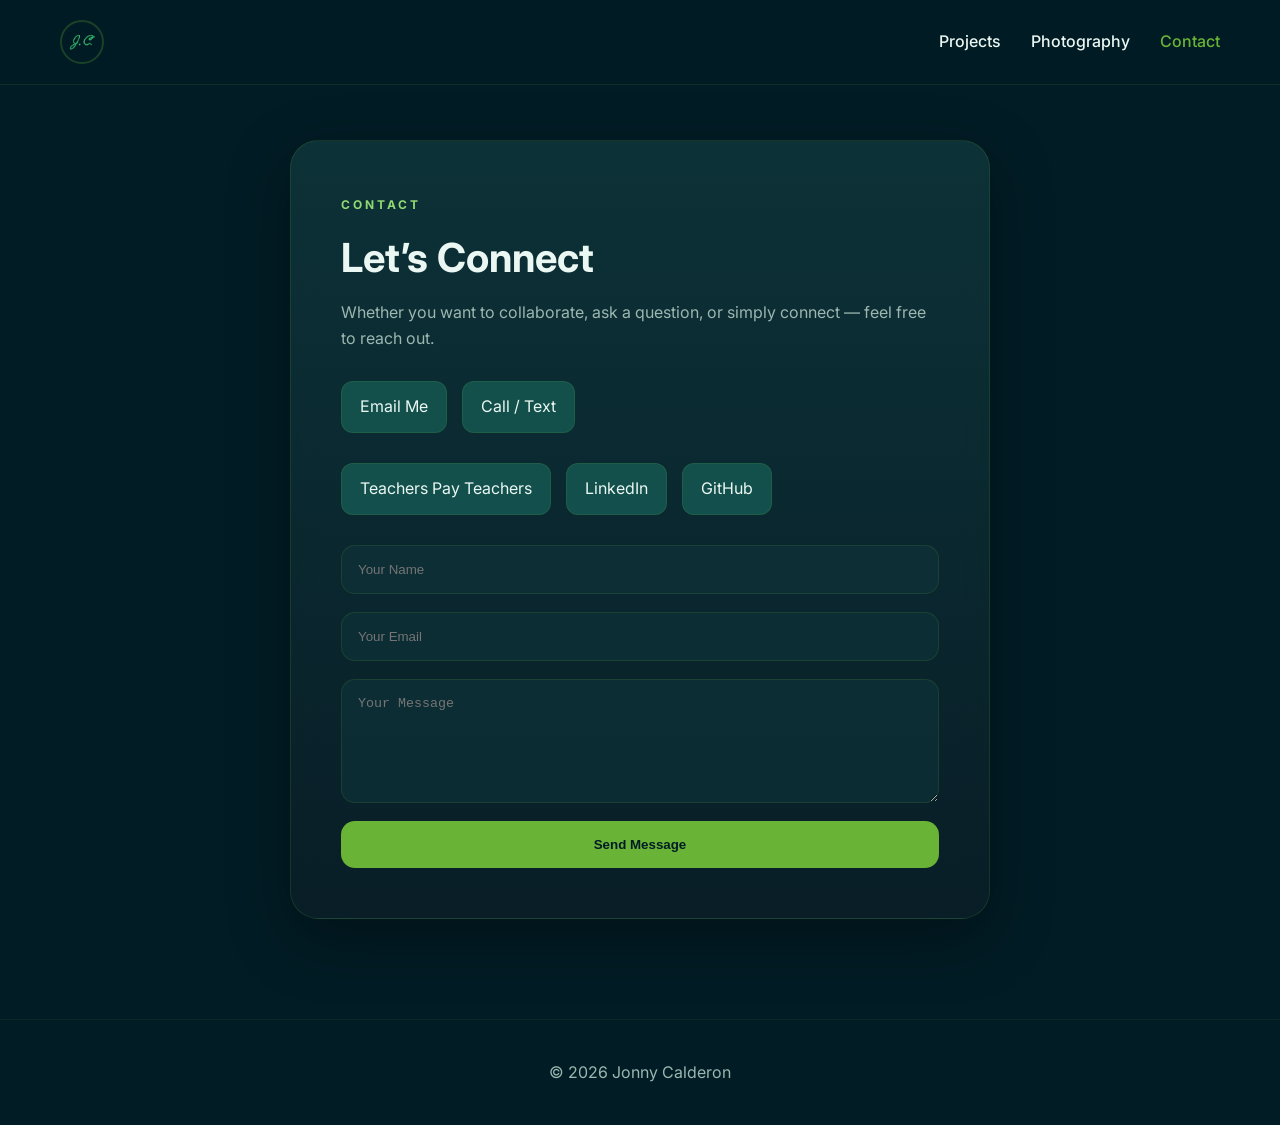
==== contact.html @ 4620b5f6 "Update contact.html" ====
<!DOCTYPE html>
<html lang="en">

<head>
  <meta charset="UTF-8">
  <meta name="viewport" content="width=device-width, initial-scale=1.0">

  <title>Contact | Jonny Calderon</title>

  <link rel="stylesheet" href="styles.css">

  <!-- GOOGLE FONT -->
  <link rel="preconnect" href="https://fonts.googleapis.com">
  <link rel="preconnect" href="https://fonts.gstatic.com" crossorigin>

  <link
    href="https://fonts.googleapis.com/css2?family=Inter:wght@300;400;500;600;700&display=swap"
    rel="stylesheet"
  >
</head>

<body>

<!-- =========================
     NAVBAR
========================= -->

<nav id="navbar">

  <div class="logo">
    <a href="index.html">
      <img src="gjc.png" alt="JC Logo">
    </a>
  </div>

  <ul>
    <li><a href="projects.html">Projects</a></li>
    <li><a href="photography.html">Photography</a></li>
    <li><a href="contact.html" class="active">Contact</a></li>
  </ul>

</nav>

<!-- =========================
     CONTACT
========================= -->

<section class="contact-section">

  <div class="contact-box reveal">

    <span class="section-label">Contact</span>

    <h2>Let’s Connect</h2>

    <p>
      Whether you want to collaborate, ask a question,
      or simply connect — feel free to reach out.
    </p>

    <!-- CONTACT LINKS -->

    <div class="contact-info">

      <a href="mailto:jonniesta@gmail.com">
         Email Me
      </a>

      <a href="tel:+13172134147">
         Call / Text
      </a>

    </div>

    <!-- SOCIAL LINKS -->

    <div class="social-links">

      <a href="https://www.teacherspayteachers.com/store/jonny-calderon" target="_blank">
        Teachers Pay Teachers
      </a>

      <a href="https://linkedin.com/in/jonny-calderon" target="_blank">
        LinkedIn
      </a>

      <a href="https://github.com/Jonniesta" target="_blank">
        GitHub
      </a>


    </div>

    <!-- CONTACT FORM -->

    <form id="contact-form">

      <input
        type="text"
        name="name"
        placeholder="Your Name"
        required
      >

      <input
        type="email"
        name="email"
        placeholder="Your Email"
        required
      >

      <textarea
        name="message"
        rows="6"
        placeholder="Your Message"
        required
      ></textarea>

      <button type="submit">
        Send Message
      </button>

    </form>

    <!-- SUCCESS MESSAGE -->

    <div id="success-message" style="display: none;">

      <h3>✅ Message Sent Successfully</h3>

      <p>
        Thank you for reaching out.
        I’ll get back to you as soon as possible.
      </p>

    </div>

  </div>

</section>

<!-- =========================
     FOOTER
========================= -->

<footer>
  © 2026 Jonny Calderon
</footer>

<script src="app.js"></script>

</body>

</html>
---- styles.css ----
:root {
  --bg: #021C25;
  --bg-2: #041E2A;
  --bg-3: #091E27;

  --surface: #0D3338;
  --surface-light: #165A54;

  --green: #69B437;
  --green-light: #91DA73;

  --blue: #508CFF;
  --purple: #8C5AFF;
  --pink: #FF5AB4;

  --text: #EAF7F2;
  --muted: #9BB7B0;
}

/* =========================
   RESET + BASE
========================= */

* {
  margin: 0;
  padding: 0;
  box-sizing: border-box;
}

::selection {
  background: rgba(105,180,55,0.35);
  color: var(--text);
}

html {
  scroll-behavior: smooth;
}

body {
  font-family: 'Inter', sans-serif;

  background: var(--bg);
  color: var(--text);

  line-height: 1.6;

  overflow-x: hidden;
}

/* =========================
   NAVBAR
========================= */

nav {
  width: 100%;

  padding: 20px 60px;

  display: flex;
  justify-content: space-between;
  align-items: center;

  position: fixed;
  top: 0;
  left: 0;

  z-index: 1000;

  background: rgba(2,28,37,0.72);

  backdrop-filter: blur(14px);

  border-bottom:
    1px solid rgba(105,180,55,0.12);

  transition: 0.3s ease;
}

nav.scrolled {
  background: rgba(2,28,37,0.96);

  box-shadow:
    0 10px 30px rgba(0,0,0,0.25);
}

.logo img {
  width: 44px;
  height: 44px;

  object-fit: cover;

  border-radius: 50%;

  display: block;

  border:
    2px solid rgba(105,180,55,0.25);

  transition: 0.3s ease;
}

.logo img:hover {
  transform: scale(1.08);

  border-color:
    rgba(145,218,115,0.6);
}

nav ul {
  display: flex;
  gap: 30px;

  list-style: none;
}

nav a {
  text-decoration: none;

  color: var(--text);

  font-weight: 500;

  transition: 0.3s ease;
}

nav a:hover,
nav a.active {
  color: var(--green);
}

/* =========================
   HERO
========================= */

.hero {
  min-height: 100vh;

  position: relative;
  overflow: hidden;

  display: flex;
  justify-content: center;
  align-items: center;

  text-align: center;

  padding: 120px 20px 80px;

  background:
    radial-gradient(
      circle at top,
      #16314a 0%,
      #091E27 35%,
      #04141d 70%,
      #020b11 100%
    );
}

/* =========================
   STARS
========================= */

.stars {
  position: absolute;
  inset: 0;

  background-image:
    radial-gradient(circle, rgba(255,255,255,0.75) 1px, transparent 1px),
    radial-gradient(circle, rgba(255,255,255,0.35) 1px, transparent 1px);

  background-size:
    120px 120px,
    180px 180px;

  background-position:
    0 0,
    60px 80px;

  opacity: 0.22;

  animation:
    starsDrift 80s linear infinite;
}

@keyframes starsDrift {

  from {
    transform: translateY(0);
  }

  to {
    transform: translateY(80px);
  }

}

/* =========================
   DANCING AURORA
========================= */

.aurora {
  position: absolute;

  width: 160%;
  height: 220%;

  top: -65%;
  left: -30%;

  opacity: 0.75;

  filter: blur(55px);

  mix-blend-mode: screen;

  pointer-events: none;
}

/* GREEN */

.aurora-1 {
  background:
    linear-gradient(
      180deg,
      transparent 0%,
      rgba(105,180,55,0.10) 10%,
      rgba(145,218,115,0.55) 45%,
      rgba(105,180,55,0.12) 75%,
      transparent 100%
    );

  animation:
    danceAurora1 14s ease-in-out infinite alternate;
}

/* BLUE */

.aurora-2 {
  background:
    linear-gradient(
      180deg,
      transparent 0%,
      rgba(80,140,255,0.08) 20%,
      rgba(80,140,255,0.45) 50%,
      rgba(80,140,255,0.08) 80%,
      transparent 100%
    );

  animation:
    danceAurora2 20s ease-in-out infinite alternate;
}

/* PURPLE */

.aurora-3 {
  background:
    linear-gradient(
      180deg,
      transparent 0%,
      rgba(140,90,255,0.10) 15%,
      rgba(140,90,255,0.38) 50%,
      rgba(140,90,255,0.06) 80%,
      transparent 100%
    );

  animation:
    danceAurora3 18s ease-in-out infinite alternate;
}

/* PINK */

.aurora-4 {
  background:
    linear-gradient(
      180deg,
      transparent 0%,
      rgba(255,90,180,0.05) 20%,
      rgba(255,90,180,0.18) 50%,
      rgba(255,90,180,0.04) 80%,
      transparent 100%
    );

  animation:
    danceAurora4 24s ease-in-out infinite alternate;
}

/* =========================
   AURORA ANIMATIONS
========================= */

@keyframes danceAurora1 {

  0% {
    transform:
      translateX(-8%)
      translateY(-2%)
      skewX(-12deg)
      rotate(-8deg)
      scaleY(1);
  }

  50% {
    transform:
      translateX(4%)
      translateY(3%)
      skewX(-6deg)
      rotate(-4deg)
      scaleY(1.15);
  }

  100% {
    transform:
      translateX(-4%)
      translateY(6%)
      skewX(-10deg)
      rotate(-7deg)
      scaleY(1.05);
  }

}

@keyframes danceAurora2 {

  0% {
    transform:
      translateX(5%)
      translateY(-4%)
      skewX(10deg)
      rotate(6deg)
      scaleY(1);
  }

  50% {
    transform:
      translateX(-6%)
      translateY(5%)
      skewX(6deg)
      rotate(3deg)
      scaleY(1.2);
  }

  100% {
    transform:
      translateX(4%)
      translateY(-3%)
      skewX(9deg)
      rotate(5deg)
      scaleY(1.08);
  }

}

@keyframes danceAurora3 {

  0% {
    transform:
      translateX(-3%)
      translateY(5%)
      skewX(-8deg)
      rotate(-5deg)
      scaleY(1);
  }

  50% {
    transform:
      translateX(6%)
      translateY(-2%)
      skewX(-4deg)
      rotate(-2deg)
      scaleY(1.15);
  }

  100% {
    transform:
      translateX(-5%)
      translateY(4%)
      skewX(-7deg)
      rotate(-4deg)
      scaleY(1.06);
  }

}

@keyframes danceAurora4 {

  0% {
    transform:
      translateX(6%)
      translateY(3%)
      skewX(12deg)
      rotate(8deg)
      scaleY(1);
  }

  50% {
    transform:
      translateX(-5%)
      translateY(-4%)
      skewX(7deg)
      rotate(4deg)
      scaleY(1.18);
  }

  100% {
    transform:
      translateX(4%)
      translateY(5%)
      skewX(10deg)
      rotate(6deg)
      scaleY(1.08);
  }

}

/* =========================
   HERO CONTENT
========================= */

.hero-content {
  position: relative;
  z-index: 2;

  max-width: 760px;

  padding: 30px;

  text-align: center;
}

.hero img {
  width: 180px;
  height: 180px;

  object-fit: cover;

  border-radius: 50%;

  border:
    3px solid rgba(255,255,255,0.15);

  margin-bottom: 20px;

  box-shadow:
    0 0 40px rgba(145,218,115,0.15);
}

.hero h1 {
  font-size: 5rem;
  font-weight: 700;

  margin-bottom: 10px;

  letter-spacing: -3px;

  text-shadow:
    0 0 30px rgba(255,255,255,0.08);
}

.hero p {
  color: #b6c8c3;

  letter-spacing: 3px;

  margin-bottom: 35px;

  font-size: 1rem;
}

.hero-buttons {
  display: flex;
  justify-content: center;

  gap: 15px;

  flex-wrap: wrap;
}

/* =========================
   BUTTONS
========================= */

.btn {
  display: inline-block;

  padding: 14px 26px;

  background: var(--green);
  color: #021C25;

  border-radius: 12px;

  text-decoration: none;

  font-weight: 600;

  transition: 0.3s ease;

  box-shadow:
    0 10px 30px rgba(105,180,55,0.2);
}

.btn:hover {
  background: var(--green-light);

  transform: translateY(-3px);

  box-shadow:
    0 14px 40px rgba(145,218,115,0.25);
}

.btn-outline {
  background: rgba(255,255,255,0.03);

  color: var(--text);

  border:
    1px solid rgba(145,218,115,0.35);
}

.btn-outline:hover {
  background:
    rgba(145,218,115,0.12);

  color: var(--green-light);
}

.small-btn {
  padding: 10px 18px;

  margin-top: 10px;
}

/* =========================
   SECTION
========================= */

.section {
  width: 100%;

  padding: 110px 80px;

  text-align: center;
}

.section-label {
  display: inline-block;

  color: var(--green-light);

  text-transform: uppercase;

  letter-spacing: 3px;

  font-size: 0.75rem;
  font-weight: 700;

  margin-bottom: 12px;
}

.section h2 {
  max-width: 950px;

  margin: 0 auto 20px;

  text-align: center;

  font-size: 2.5rem;
  line-height: 1.2;
}

.section p {
  max-width: 700px;

  margin: 0 auto;

  text-align: center;

  color: var(--muted);
}

/* =========================
   QUOTE BANNER
========================= */

.quote-banner {
  width: min(90%, 1000px);

  margin: 30px auto;

  padding: 60px 40px;

  text-align: center;

  border-radius: 28px;

  background:
    linear-gradient(
      135deg,
      rgba(13,51,56,0.95),
      rgba(22,90,84,0.65)
    );

  border:
    1px solid rgba(145,218,115,0.18);

  box-shadow:
    0 20px 50px rgba(0,0,0,0.25);
}

.quote-banner h2 {
  max-width: 850px;

  margin: 0 auto;

  font-size: 2rem;
  line-height: 1.35;
}

/* =========================
   GRID / CARDS
========================= */

.grid {
  width: 100%;
  max-width: 1200px;

  margin: 50px auto 0;

  display: grid;

  grid-template-columns:
    repeat(auto-fit, minmax(320px, 1fr));

  gap: 30px;
}

.card {
  background:
    linear-gradient(
      180deg,
      rgba(13,51,56,0.95),
      rgba(9,30,39,0.95)
    );

  border-radius: 20px;

  overflow: hidden;

  border:
    1px solid rgba(105,180,55,0.12);

  backdrop-filter: blur(12px);

  transition: 0.35s ease;
}

.card:hover {
  transform: translateY(-8px);

  border-color:
    rgba(145,218,115,0.45);

  box-shadow:
    0 20px 40px rgba(0,0,0,0.35),
    0 0 35px rgba(105,180,55,0.12);
}

.card img {
  width: 100%;
  height: 240px;

  object-fit: cover;
}

.card-content {
  padding: 24px;
}

.card h3 {
  margin-bottom: 12px;
}

.card p {
  text-align: left;

  color: var(--muted);

  margin-bottom: 20px;
}

/* =========================
   TAGS
========================= */

.tags {
  display: flex;
  flex-wrap: wrap;

  gap: 8px;

  margin-bottom: 15px;
}

.tags span {
  font-size: 0.75rem;

  padding: 6px 10px;

  border-radius: 999px;

  background:
    rgba(105,180,55,0.12);

  color: var(--green-light);

  border:
    1px solid rgba(145,218,115,0.18);
}

/* =========================
   PAGE HEADERS
========================= */

.page-header,
.photo-header {
  text-align: center;

  padding: 160px 20px 60px;
}

.page-header h1,
.photo-header h1 {
  font-size: 3rem;

  margin-bottom: 12px;
}

.page-header p,
.photo-header p {
  color: var(--muted);

  max-width: 650px;

  margin: 0 auto;
}

/* =========================
   PHOTOGRAPHY GALLERY
========================= */

.gallery {
  width: 90%;
  max-width: 1400px;

  margin: 0 auto;

  padding: 40px 0 100px;

  display: grid;

  grid-template-columns: repeat(3, 1fr);

  gap: 25px;
}

.gallery-img {
  width: 100%;
  height: 320px;

  object-fit: cover;

  border-radius: 20px;

  cursor: pointer;

  display: block;

  transition:
    transform 0.35s ease,
    box-shadow 0.35s ease;
}

.gallery-img:hover {
  transform: scale(1.03);

  box-shadow:
    0 15px 40px rgba(0,0,0,0.45);
}

/* =========================
   MODAL
========================= */

.modal {
  display: none;

  position: fixed;
  inset: 0;

  background:
    rgba(2,28,37,0.94);

  justify-content: center;
  align-items: center;

  z-index: 9999;

  padding: 20px;

  backdrop-filter: blur(8px);
}

.modal.active {
  display: flex;
}

.modal-content {
  max-width: 90%;
  max-height: 90%;

  object-fit: contain;

  border-radius: 20px;

  animation:
    modalZoom 0.25s ease;

  box-shadow:
    0 20px 60px rgba(0,0,0,0.6);
}

@keyframes modalZoom {

  from {
    transform: scale(0.85);
    opacity: 0;
  }

  to {
    transform: scale(1);
    opacity: 1;
  }

}

.close {
  position: fixed;

  top: 25px;
  right: 35px;

  font-size: 42px;
  font-weight: 300;

  color: white;

  cursor: pointer;

  z-index: 10000;

  transition: 0.3s ease;
}

.close:hover {
  color: var(--green);

  transform: scale(1.1);
}

body.modal-open {
  overflow: hidden;
}

/* =========================
   CONTACT
========================= */

.contact-section {
  min-height: 100vh;

  display: flex;
  justify-content: center;
  align-items: center;

  padding:
    140px 20px 100px;
}

.contact-box {
  width: 100%;
  max-width: 700px;

  background:
    linear-gradient(
      180deg,
      rgba(13,51,56,0.95),
      rgba(9,30,39,0.95)
    );

  padding: 50px;

  border-radius: 28px;

  border:
    1px solid rgba(105,180,55,0.15);

  backdrop-filter: blur(12px);

  box-shadow:
    0 20px 60px rgba(0,0,0,0.35);
}

.contact-box h2 {
  font-size: 2.5rem;

  margin-bottom: 10px;
}

.contact-box p {
  color: var(--muted);

  margin-bottom: 30px;
}

.contact-info,
.social-links {
  display: flex;
  flex-wrap: wrap;

  gap: 15px;

  margin-bottom: 30px;
}

.contact-info a,
.social-links a {
  text-decoration: none;

  color: var(--text);

  background:
    rgba(22,90,84,0.8);

  padding: 12px 18px;

  border-radius: 12px;

  border:
    1px solid rgba(105,180,55,0.15);

  transition: 0.3s ease;
}

.contact-info a:hover,
.social-links a:hover {
  background: var(--green);

  color: #021C25;

  transform: translateY(-2px);
}

/* =========================
   FORM
========================= */

form {
  display: flex;
  flex-direction: column;

  gap: 18px;
}

input,
textarea {
  width: 100%;

  padding: 16px;

  background:
    rgba(13,51,56,0.7);

  color: var(--text);

  border:
    1px solid rgba(105,180,55,0.15);

  border-radius: 14px;

  outline: none;

  transition: 0.3s ease;
}

input:focus,
textarea:focus {
  border-color: var(--green);

  box-shadow:
    0 0 0 4px rgba(105,180,55,0.15);
}

textarea {
  resize: vertical;
}

button {
  padding: 16px;

  border: none;
  border-radius: 14px;

  background: var(--green);

  color: #021C25;

  font-weight: 700;

  cursor: pointer;

  transition: 0.3s ease;
}

button:hover {
  background: var(--green-light);

  transform: translateY(-2px);
}

/* =========================
   FOOTER
========================= */

footer {
  text-align: center;

  padding: 40px;

  color: var(--muted);

  border-top:
    1px solid rgba(105,180,55,0.08);
}

/* =========================
   MOBILE
========================= */

@media (max-width: 1000px) {

  .gallery {
    grid-template-columns: repeat(2, 1fr);
  }

}

@media (max-width: 768px) {

  nav {
    padding: 20px;

    flex-direction: column;
    gap: 20px;
  }

  nav ul {
    gap: 15px;

    flex-wrap: wrap;
    justify-content: center;
  }

  .hero {
    padding-top: 130px;
  }

  .hero h1 {
    font-size: 2.8rem;

    letter-spacing: -1px;
  }

  .hero img {
    width: 140px;
    height: 140px;
  }

  .section {
    padding: 80px 20px;
  }

  .section h2 {
    font-size: 2rem;
  }

  .quote-banner {
    width: 90%;

    padding: 45px 25px;
  }

  .quote-banner h2 {
    font-size: 1.4rem;
  }

  .contact-section {
    padding-top: 170px;
  }

  .contact-box {
    padding: 35px 25px;
  }

  .gallery {
    grid-template-columns: 1fr;
  }

  .gallery-img {
    height: 260px;
  }

}
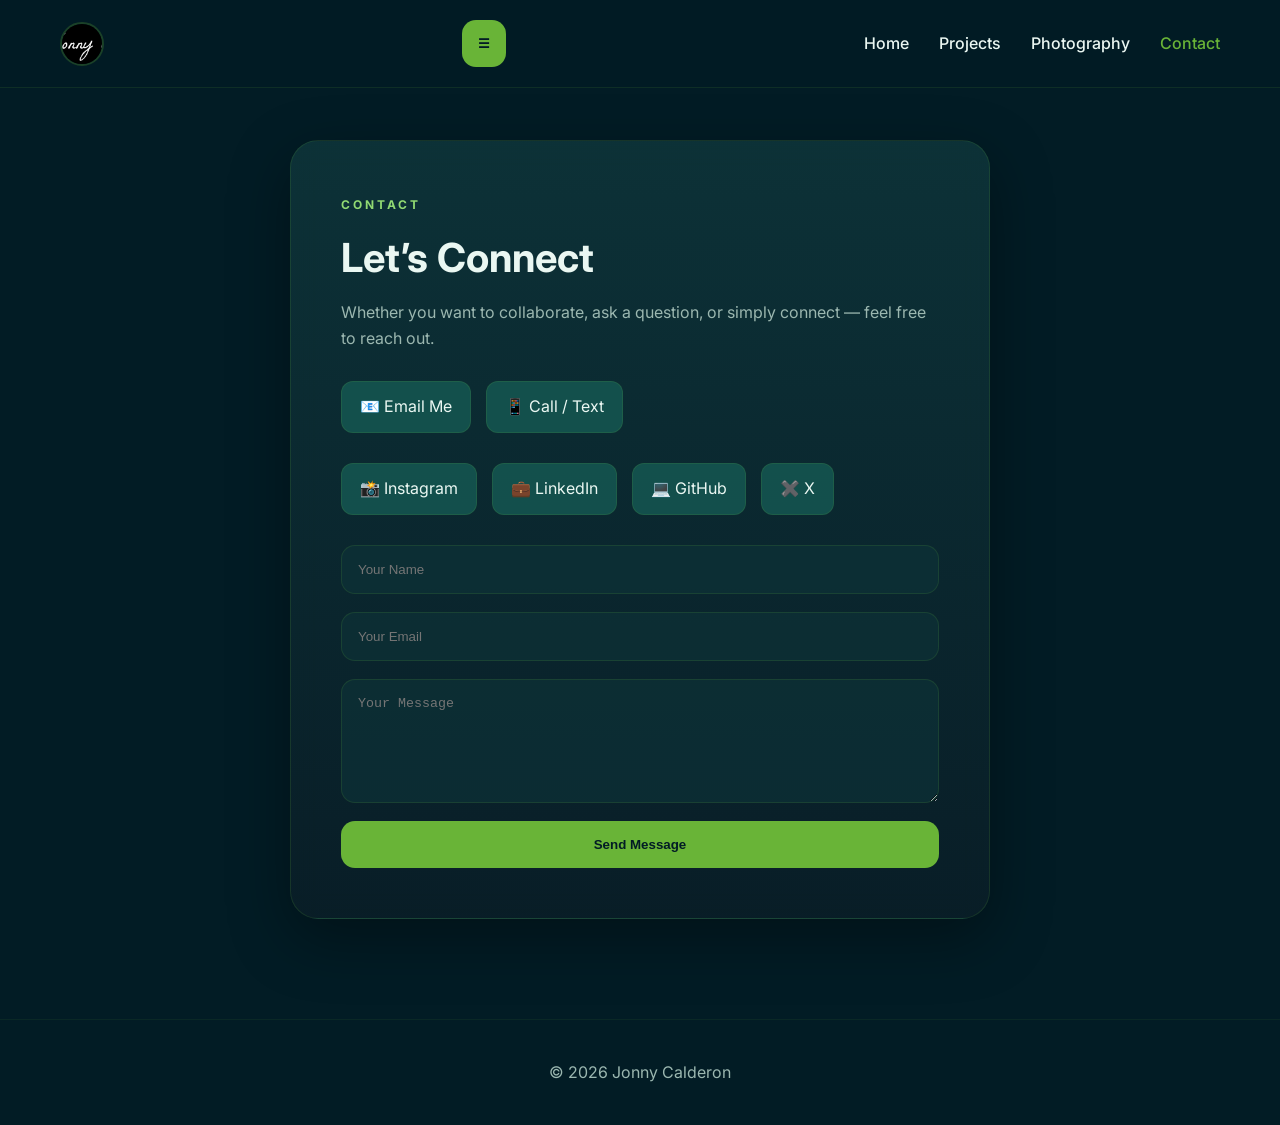
==== commit 307d766f: "Update contact.html" ====
--- a/contact.html
+++ b/contact.html
@@ -9,10 +9,8 @@
 
   <link rel="stylesheet" href="styles.css">
 
-  <!-- GOOGLE FONT -->
   <link rel="preconnect" href="https://fonts.googleapis.com">
   <link rel="preconnect" href="https://fonts.gstatic.com" crossorigin>
-
   <link
     href="https://fonts.googleapis.com/css2?family=Inter:wght@300;400;500;600;700&display=swap"
     rel="stylesheet"
@@ -21,29 +19,24 @@
 
 <body>
 
-<!-- =========================
-     NAVBAR
-========================= -->
-
 <nav id="navbar">
-
   <div class="logo">
     <a href="index.html">
-      <img src="gjc.png" alt="JC Logo">
+      <img src="logo.JPG" alt="JC Logo">
     </a>
   </div>
 
-  <ul>
+  <button class="menu-toggle" id="menu-toggle" aria-label="Open navigation">
+    ☰
+  </button>
+
+  <ul id="nav-menu">
+    <li><a href="index.html">Home</a></li>
     <li><a href="projects.html">Projects</a></li>
     <li><a href="photography.html">Photography</a></li>
     <li><a href="contact.html" class="active">Contact</a></li>
   </ul>
-
 </nav>
-
-<!-- =========================
-     CONTACT
-========================= -->
 
 <section class="contact-section">
 
@@ -58,40 +51,17 @@
       or simply connect — feel free to reach out.
     </p>
 
-    <!-- CONTACT LINKS -->
-
     <div class="contact-info">
-
-      <a href="mailto:jonniesta@gmail.com">
-         Email Me
-      </a>
-
-      <a href="tel:+13172134147">
-         Call / Text
-      </a>
-
+      <a href="mailto:jonniesta@gmail.com">📧 Email Me</a>
+      <a href="tel:+13172134147">📱 Call / Text</a>
     </div>
 
-    <!-- SOCIAL LINKS -->
-
     <div class="social-links">
-
-      <a href="https://www.teacherspayteachers.com/store/jonny-calderon" target="_blank">
-        Teachers Pay Teachers
-      </a>
-
-      <a href="https://linkedin.com/in/jonny-calderon" target="_blank">
-        LinkedIn
-      </a>
-
-      <a href="https://github.com/Jonniesta" target="_blank">
-        GitHub
-      </a>
-
-
+      <a href="https://instagram.com/yourusername" target="_blank">📸 Instagram</a>
+      <a href="https://linkedin.com/in/yourusername" target="_blank">💼 LinkedIn</a>
+      <a href="https://github.com/Jonniesta" target="_blank">💻 GitHub</a>
+      <a href="https://x.com/yourusername" target="_blank">✖️ X</a>
     </div>
-
-    <!-- CONTACT FORM -->
 
     <form id="contact-form">
 
@@ -116,32 +86,22 @@
         required
       ></textarea>
 
-      <button type="submit">
-        Send Message
-      </button>
+      <button type="submit">Send Message</button>
 
     </form>
 
-    <!-- SUCCESS MESSAGE -->
-
     <div id="success-message" style="display: none;">
-
-      <h3>✅ Message Sent Successfully</h3>
+      <h3> Message Sent Successfully</h3>
 
       <p>
         Thank you for reaching out.
         I’ll get back to you as soon as possible.
       </p>
-
     </div>
 
   </div>
 
 </section>
-
-<!-- =========================
-     FOOTER
-========================= -->
 
 <footer>
   © 2026 Jonny Calderon
@@ -150,5 +110,4 @@
 <script src="app.js"></script>
 
 </body>
-
 </html>
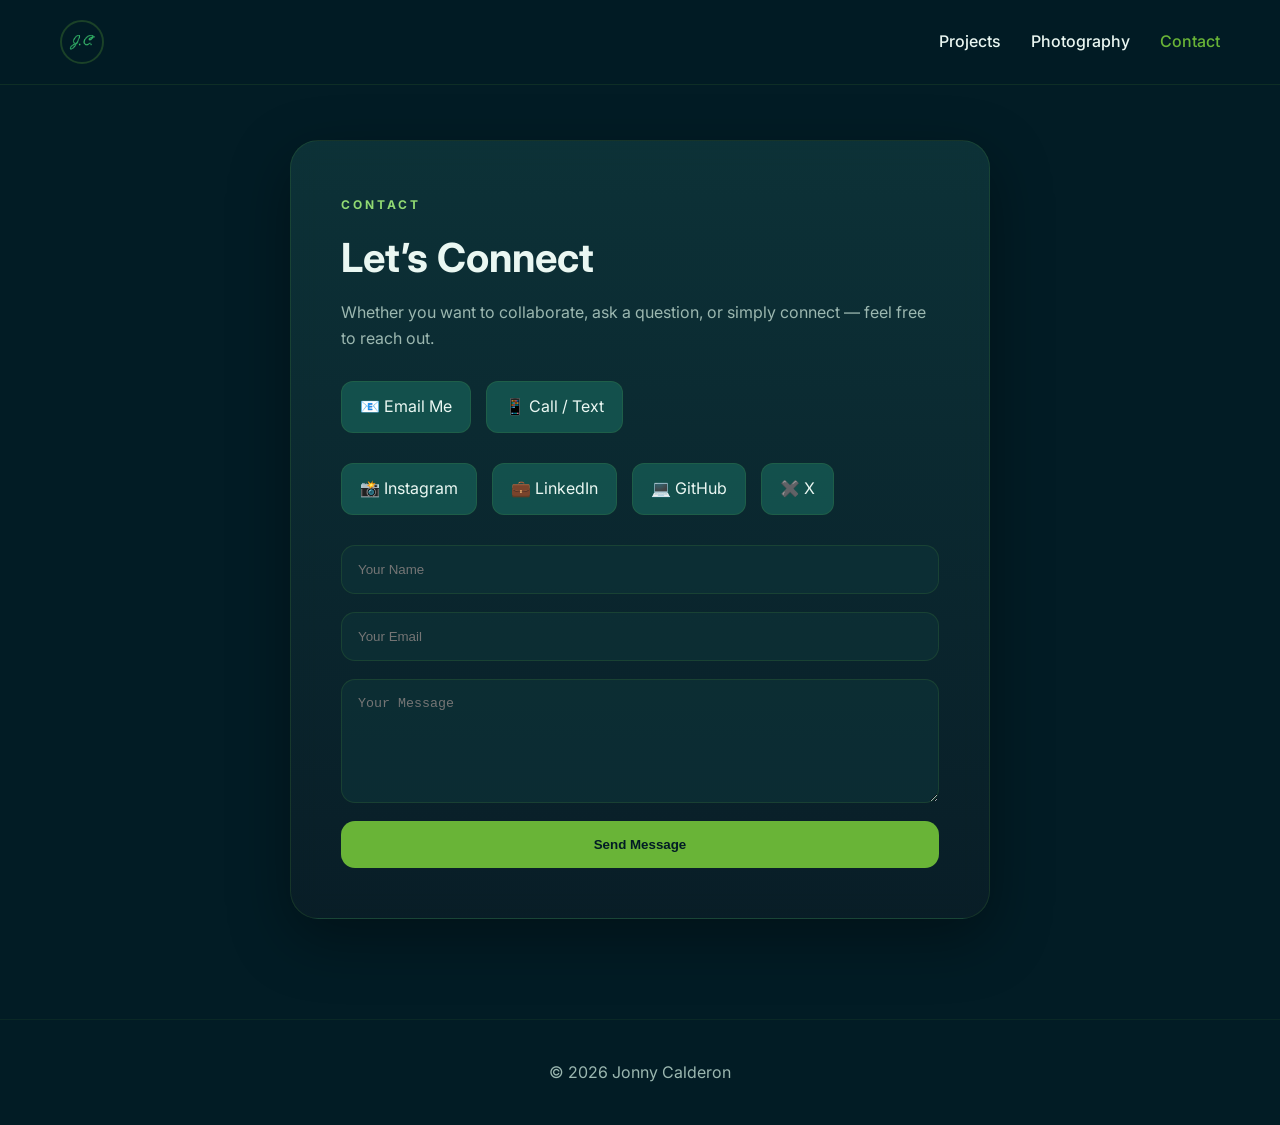
==== commit 8df58688: "Update contact.html" ====
--- a/contact.html
+++ b/contact.html
@@ -22,7 +22,7 @@
 <nav id="navbar">
   <div class="logo">
     <a href="index.html">
-      <img src="logo.JPG" alt="JC Logo">
+      <img src="gjc.png" alt="JC Logo">
     </a>
   </div>
 
@@ -31,7 +31,6 @@
   </button>
 
   <ul id="nav-menu">
-    <li><a href="index.html">Home</a></li>
     <li><a href="projects.html">Projects</a></li>
     <li><a href="photography.html">Photography</a></li>
     <li><a href="contact.html" class="active">Contact</a></li>
--- a/styles.css
+++ b/styles.css
@@ -17,9 +17,7 @@
   --muted: #9BB7B0;
 }
 
-/* =========================
-   RESET + BASE
-========================= */
+/* RESET + BASE */
 
 * {
   margin: 0;
@@ -38,22 +36,16 @@
 
 body {
   font-family: 'Inter', sans-serif;
-
   background: var(--bg);
   color: var(--text);
-
   line-height: 1.6;
-
   overflow-x: hidden;
 }
 
-/* =========================
-   NAVBAR
-========================= */
+/* NAVBAR */
 
 nav {
   width: 100%;
-
   padding: 20px 60px;
 
   display: flex;
@@ -63,63 +55,45 @@
   position: fixed;
   top: 0;
   left: 0;
-
   z-index: 1000;
 
   background: rgba(2,28,37,0.72);
-
   backdrop-filter: blur(14px);
 
-  border-bottom:
-    1px solid rgba(105,180,55,0.12);
-
+  border-bottom: 1px solid rgba(105,180,55,0.12);
   transition: 0.3s ease;
 }
 
 nav.scrolled {
   background: rgba(2,28,37,0.96);
-
-  box-shadow:
-    0 10px 30px rgba(0,0,0,0.25);
+  box-shadow: 0 10px 30px rgba(0,0,0,0.25);
 }
 
 .logo img {
   width: 44px;
   height: 44px;
-
   object-fit: cover;
-
   border-radius: 50%;
-
   display: block;
-
-  border:
-    2px solid rgba(105,180,55,0.25);
-
+  border: 2px solid rgba(105,180,55,0.25);
   transition: 0.3s ease;
 }
 
 .logo img:hover {
   transform: scale(1.08);
-
-  border-color:
-    rgba(145,218,115,0.6);
+  border-color: rgba(145,218,115,0.6);
 }
 
 nav ul {
   display: flex;
   gap: 30px;
-
   list-style: none;
 }
 
 nav a {
   text-decoration: none;
-
   color: var(--text);
-
   font-weight: 500;
-
   transition: 0.3s ease;
 }
 
@@ -128,20 +102,35 @@
   color: var(--green);
 }
 
-/* =========================
-   HERO
-========================= */
+/* MOBILE MENU BUTTON */
+
+.menu-toggle {
+  display: none;
+
+  background: transparent;
+  color: var(--text);
+
+  border: 1px solid rgba(145,218,115,0.25);
+  border-radius: 10px;
+
+  padding: 8px 12px;
+
+  font-size: 1.5rem;
+  line-height: 1;
+
+  cursor: pointer;
+}
+
+/* HERO */
 
 .hero {
   min-height: 100vh;
-
   position: relative;
   overflow: hidden;
 
   display: flex;
   justify-content: center;
   align-items: center;
-
   text-align: center;
 
   padding: 120px 20px 80px;
@@ -156,9 +145,7 @@
     );
 }
 
-/* =========================
-   STARS
-========================= */
+/* STARS */
 
 .stars {
   position: absolute;
@@ -168,22 +155,15 @@
     radial-gradient(circle, rgba(255,255,255,0.75) 1px, transparent 1px),
     radial-gradient(circle, rgba(255,255,255,0.35) 1px, transparent 1px);
 
-  background-size:
-    120px 120px,
-    180px 180px;
-
-  background-position:
-    0 0,
-    60px 80px;
+  background-size: 120px 120px, 180px 180px;
+  background-position: 0 0, 60px 80px;
 
   opacity: 0.22;
 
-  animation:
-    starsDrift 80s linear infinite;
+  animation: starsDrift 80s linear infinite;
 }
 
 @keyframes starsDrift {
-
   from {
     transform: translateY(0);
   }
@@ -191,12 +171,9 @@
   to {
     transform: translateY(80px);
   }
-
-}
-
-/* =========================
-   DANCING AURORA
-========================= */
+}
+
+/* DANCING AURORA */
 
 .aurora {
   position: absolute;
@@ -208,15 +185,11 @@
   left: -30%;
 
   opacity: 0.75;
-
   filter: blur(55px);
 
   mix-blend-mode: screen;
-
   pointer-events: none;
 }
-
-/* GREEN */
 
 .aurora-1 {
   background:
@@ -229,11 +202,8 @@
       transparent 100%
     );
 
-  animation:
-    danceAurora1 14s ease-in-out infinite alternate;
-}
-
-/* BLUE */
+  animation: danceAurora1 14s ease-in-out infinite alternate;
+}
 
 .aurora-2 {
   background:
@@ -246,11 +216,8 @@
       transparent 100%
     );
 
-  animation:
-    danceAurora2 20s ease-in-out infinite alternate;
-}
-
-/* PURPLE */
+  animation: danceAurora2 20s ease-in-out infinite alternate;
+}
 
 .aurora-3 {
   background:
@@ -263,11 +230,8 @@
       transparent 100%
     );
 
-  animation:
-    danceAurora3 18s ease-in-out infinite alternate;
-}
-
-/* PINK */
+  animation: danceAurora3 18s ease-in-out infinite alternate;
+}
 
 .aurora-4 {
   background:
@@ -280,148 +244,72 @@
       transparent 100%
     );
 
-  animation:
-    danceAurora4 24s ease-in-out infinite alternate;
-}
-
-/* =========================
-   AURORA ANIMATIONS
-========================= */
+  animation: danceAurora4 24s ease-in-out infinite alternate;
+}
 
 @keyframes danceAurora1 {
-
   0% {
-    transform:
-      translateX(-8%)
-      translateY(-2%)
-      skewX(-12deg)
-      rotate(-8deg)
-      scaleY(1);
+    transform: translateX(-8%) translateY(-2%) skewX(-12deg) rotate(-8deg) scaleY(1);
   }
 
   50% {
-    transform:
-      translateX(4%)
-      translateY(3%)
-      skewX(-6deg)
-      rotate(-4deg)
-      scaleY(1.15);
+    transform: translateX(4%) translateY(3%) skewX(-6deg) rotate(-4deg) scaleY(1.15);
   }
 
   100% {
-    transform:
-      translateX(-4%)
-      translateY(6%)
-      skewX(-10deg)
-      rotate(-7deg)
-      scaleY(1.05);
-  }
-
+    transform: translateX(-4%) translateY(6%) skewX(-10deg) rotate(-7deg) scaleY(1.05);
+  }
 }
 
 @keyframes danceAurora2 {
-
   0% {
-    transform:
-      translateX(5%)
-      translateY(-4%)
-      skewX(10deg)
-      rotate(6deg)
-      scaleY(1);
+    transform: translateX(5%) translateY(-4%) skewX(10deg) rotate(6deg) scaleY(1);
   }
 
   50% {
-    transform:
-      translateX(-6%)
-      translateY(5%)
-      skewX(6deg)
-      rotate(3deg)
-      scaleY(1.2);
+    transform: translateX(-6%) translateY(5%) skewX(6deg) rotate(3deg) scaleY(1.2);
   }
 
   100% {
-    transform:
-      translateX(4%)
-      translateY(-3%)
-      skewX(9deg)
-      rotate(5deg)
-      scaleY(1.08);
-  }
-
+    transform: translateX(4%) translateY(-3%) skewX(9deg) rotate(5deg) scaleY(1.08);
+  }
 }
 
 @keyframes danceAurora3 {
-
   0% {
-    transform:
-      translateX(-3%)
-      translateY(5%)
-      skewX(-8deg)
-      rotate(-5deg)
-      scaleY(1);
+    transform: translateX(-3%) translateY(5%) skewX(-8deg) rotate(-5deg) scaleY(1);
   }
 
   50% {
-    transform:
-      translateX(6%)
-      translateY(-2%)
-      skewX(-4deg)
-      rotate(-2deg)
-      scaleY(1.15);
+    transform: translateX(6%) translateY(-2%) skewX(-4deg) rotate(-2deg) scaleY(1.15);
   }
 
   100% {
-    transform:
-      translateX(-5%)
-      translateY(4%)
-      skewX(-7deg)
-      rotate(-4deg)
-      scaleY(1.06);
-  }
-
+    transform: translateX(-5%) translateY(4%) skewX(-7deg) rotate(-4deg) scaleY(1.06);
+  }
 }
 
 @keyframes danceAurora4 {
-
   0% {
-    transform:
-      translateX(6%)
-      translateY(3%)
-      skewX(12deg)
-      rotate(8deg)
-      scaleY(1);
+    transform: translateX(6%) translateY(3%) skewX(12deg) rotate(8deg) scaleY(1);
   }
 
   50% {
-    transform:
-      translateX(-5%)
-      translateY(-4%)
-      skewX(7deg)
-      rotate(4deg)
-      scaleY(1.18);
+    transform: translateX(-5%) translateY(-4%) skewX(7deg) rotate(4deg) scaleY(1.18);
   }
 
   100% {
-    transform:
-      translateX(4%)
-      translateY(5%)
-      skewX(10deg)
-      rotate(6deg)
-      scaleY(1.08);
-  }
-
-}
-
-/* =========================
-   HERO CONTENT
-========================= */
+    transform: translateX(4%) translateY(5%) skewX(10deg) rotate(6deg) scaleY(1.08);
+  }
+}
+
+/* HERO CONTENT */
 
 .hero-content {
   position: relative;
   z-index: 2;
 
   max-width: 760px;
-
   padding: 30px;
 
   text-align: center;
@@ -432,16 +320,12 @@
   height: 180px;
 
   object-fit: cover;
-
   border-radius: 50%;
 
-  border:
-    3px solid rgba(255,255,255,0.15);
-
+  border: 3px solid rgba(255,255,255,0.15);
   margin-bottom: 20px;
 
-  box-shadow:
-    0 0 40px rgba(145,218,115,0.15);
+  box-shadow: 0 0 40px rgba(145,218,115,0.15);
 }
 
 .hero h1 {
@@ -449,39 +333,29 @@
   font-weight: 700;
 
   margin-bottom: 10px;
-
   letter-spacing: -3px;
 
-  text-shadow:
-    0 0 30px rgba(255,255,255,0.08);
+  text-shadow: 0 0 30px rgba(255,255,255,0.08);
 }
 
 .hero p {
   color: #b6c8c3;
-
   letter-spacing: 3px;
-
   margin-bottom: 35px;
-
   font-size: 1rem;
 }
 
 .hero-buttons {
   display: flex;
   justify-content: center;
-
   gap: 15px;
-
   flex-wrap: wrap;
 }
 
-/* =========================
-   BUTTONS
-========================= */
+/* BUTTONS */
 
 .btn {
   display: inline-block;
-
   padding: 14px 26px;
 
   background: var(--green);
@@ -490,55 +364,40 @@
   border-radius: 12px;
 
   text-decoration: none;
-
   font-weight: 600;
 
   transition: 0.3s ease;
 
-  box-shadow:
-    0 10px 30px rgba(105,180,55,0.2);
+  box-shadow: 0 10px 30px rgba(105,180,55,0.2);
 }
 
 .btn:hover {
   background: var(--green-light);
-
   transform: translateY(-3px);
-
-  box-shadow:
-    0 14px 40px rgba(145,218,115,0.25);
+  box-shadow: 0 14px 40px rgba(145,218,115,0.25);
 }
 
 .btn-outline {
   background: rgba(255,255,255,0.03);
-
   color: var(--text);
-
-  border:
-    1px solid rgba(145,218,115,0.35);
+  border: 1px solid rgba(145,218,115,0.35);
 }
 
 .btn-outline:hover {
-  background:
-    rgba(145,218,115,0.12);
-
+  background: rgba(145,218,115,0.12);
   color: var(--green-light);
 }
 
 .small-btn {
   padding: 10px 18px;
-
   margin-top: 10px;
 }
 
-/* =========================
-   SECTION
-========================= */
+/* SECTIONS */
 
 .section {
   width: 100%;
-
   padding: 110px 80px;
-
   text-align: center;
 }
 
@@ -548,7 +407,6 @@
   color: var(--green-light);
 
   text-transform: uppercase;
-
   letter-spacing: 3px;
 
   font-size: 0.75rem;
@@ -578,9 +436,7 @@
   color: var(--muted);
 }
 
-/* =========================
-   QUOTE BANNER
-========================= */
+/* QUOTE */
 
 .quote-banner {
   width: min(90%, 1000px);
@@ -600,11 +456,8 @@
       rgba(22,90,84,0.65)
     );
 
-  border:
-    1px solid rgba(145,218,115,0.18);
-
-  box-shadow:
-    0 20px 50px rgba(0,0,0,0.25);
+  border: 1px solid rgba(145,218,115,0.18);
+  box-shadow: 0 20px 50px rgba(0,0,0,0.25);
 }
 
 .quote-banner h2 {
@@ -616,9 +469,7 @@
   line-height: 1.35;
 }
 
-/* =========================
-   GRID / CARDS
-========================= */
+/* GRID / CARDS */
 
 .grid {
   width: 100%;
@@ -627,9 +478,7 @@
   margin: 50px auto 0;
 
   display: grid;
-
-  grid-template-columns:
-    repeat(auto-fit, minmax(320px, 1fr));
+  grid-template-columns: repeat(auto-fit, minmax(320px, 1fr));
 
   gap: 30px;
 }
@@ -646,9 +495,7 @@
 
   overflow: hidden;
 
-  border:
-    1px solid rgba(105,180,55,0.12);
-
+  border: 1px solid rgba(105,180,55,0.12);
   backdrop-filter: blur(12px);
 
   transition: 0.35s ease;
@@ -656,9 +503,7 @@
 
 .card:hover {
   transform: translateY(-8px);
-
-  border-color:
-    rgba(145,218,115,0.45);
+  border-color: rgba(145,218,115,0.45);
 
   box-shadow:
     0 20px 40px rgba(0,0,0,0.35),
@@ -682,20 +527,15 @@
 
 .card p {
   text-align: left;
-
   color: var(--muted);
-
   margin-bottom: 20px;
 }
 
-/* =========================
-   TAGS
-========================= */
+/* TAGS */
 
 .tags {
   display: flex;
   flex-wrap: wrap;
-
   gap: 8px;
 
   margin-bottom: 15px;
@@ -708,45 +548,45 @@
 
   border-radius: 999px;
 
-  background:
-    rgba(105,180,55,0.12);
-
+  background: rgba(105,180,55,0.12);
   color: var(--green-light);
 
-  border:
-    1px solid rgba(145,218,115,0.18);
-}
-
-/* =========================
-   PAGE HEADERS
-========================= */
+  border: 1px solid rgba(145,218,115,0.18);
+}
+
+/* PAGE HEADERS */
 
 .page-header,
 .photo-header {
   text-align: center;
-
   padding: 160px 20px 60px;
 }
 
 .page-header h1,
 .photo-header h1 {
   font-size: 3rem;
-
   margin-bottom: 12px;
 }
 
 .page-header p,
 .photo-header p {
   color: var(--muted);
-
   max-width: 650px;
-
   margin: 0 auto;
 }
 
-/* =========================
-   PHOTOGRAPHY GALLERY
-========================= */
+/* PROJECTS */
+
+.projects-section {
+  width: 90%;
+  max-width: 1200px;
+
+  margin: 0 auto;
+
+  padding: 40px 0 100px;
+}
+
+/* PHOTOGRAPHY GALLERY */
 
 .gallery {
   width: 90%;
@@ -757,7 +597,6 @@
   padding: 40px 0 100px;
 
   display: grid;
-
   grid-template-columns: repeat(3, 1fr);
 
   gap: 25px;
@@ -782,14 +621,10 @@
 
 .gallery-img:hover {
   transform: scale(1.03);
-
-  box-shadow:
-    0 15px 40px rgba(0,0,0,0.45);
-}
-
-/* =========================
-   MODAL
-========================= */
+  box-shadow: 0 15px 40px rgba(0,0,0,0.45);
+}
+
+/* MODAL */
 
 .modal {
   display: none;
@@ -797,8 +632,7 @@
   position: fixed;
   inset: 0;
 
-  background:
-    rgba(2,28,37,0.94);
+  background: rgba(2,28,37,0.94);
 
   justify-content: center;
   align-items: center;
@@ -822,15 +656,12 @@
 
   border-radius: 20px;
 
-  animation:
-    modalZoom 0.25s ease;
-
-  box-shadow:
-    0 20px 60px rgba(0,0,0,0.6);
+  animation: modalZoom 0.25s ease;
+
+  box-shadow: 0 20px 60px rgba(0,0,0,0.6);
 }
 
 @keyframes modalZoom {
-
   from {
     transform: scale(0.85);
     opacity: 0;
@@ -840,12 +671,10 @@
     transform: scale(1);
     opacity: 1;
   }
-
 }
 
 .close {
   position: fixed;
-
   top: 25px;
   right: 35px;
 
@@ -863,7 +692,6 @@
 
 .close:hover {
   color: var(--green);
-
   transform: scale(1.1);
 }
 
@@ -871,9 +699,7 @@
   overflow: hidden;
 }
 
-/* =========================
-   CONTACT
-========================= */
+/* CONTACT */
 
 .contact-section {
   min-height: 100vh;
@@ -882,8 +708,7 @@
   justify-content: center;
   align-items: center;
 
-  padding:
-    140px 20px 100px;
+  padding: 140px 20px 100px;
 }
 
 .contact-box {
@@ -901,24 +726,20 @@
 
   border-radius: 28px;
 
-  border:
-    1px solid rgba(105,180,55,0.15);
+  border: 1px solid rgba(105,180,55,0.15);
 
   backdrop-filter: blur(12px);
 
-  box-shadow:
-    0 20px 60px rgba(0,0,0,0.35);
+  box-shadow: 0 20px 60px rgba(0,0,0,0.35);
 }
 
 .contact-box h2 {
   font-size: 2.5rem;
-
   margin-bottom: 10px;
 }
 
 .contact-box p {
   color: var(--muted);
-
   margin-bottom: 30px;
 }
 
@@ -926,7 +747,6 @@
 .social-links {
   display: flex;
   flex-wrap: wrap;
-
   gap: 15px;
 
   margin-bottom: 30px;
@@ -935,18 +755,15 @@
 .contact-info a,
 .social-links a {
   text-decoration: none;
-
   color: var(--text);
 
-  background:
-    rgba(22,90,84,0.8);
+  background: rgba(22,90,84,0.8);
 
   padding: 12px 18px;
 
   border-radius: 12px;
 
-  border:
-    1px solid rgba(105,180,55,0.15);
+  border: 1px solid rgba(105,180,55,0.15);
 
   transition: 0.3s ease;
 }
@@ -954,20 +771,15 @@
 .contact-info a:hover,
 .social-links a:hover {
   background: var(--green);
-
   color: #021C25;
-
   transform: translateY(-2px);
 }
 
-/* =========================
-   FORM
-========================= */
+/* FORM */
 
 form {
   display: flex;
   flex-direction: column;
-
   gap: 18px;
 }
 
@@ -977,14 +789,10 @@
 
   padding: 16px;
 
-  background:
-    rgba(13,51,56,0.7);
-
+  background: rgba(13,51,56,0.7);
   color: var(--text);
 
-  border:
-    1px solid rgba(105,180,55,0.15);
-
+  border: 1px solid rgba(105,180,55,0.15);
   border-radius: 14px;
 
   outline: none;
@@ -995,9 +803,7 @@
 input:focus,
 textarea:focus {
   border-color: var(--green);
-
-  box-shadow:
-    0 0 0 4px rgba(105,180,55,0.15);
+  box-shadow: 0 0 0 4px rgba(105,180,55,0.15);
 }
 
 textarea {
@@ -1011,7 +817,6 @@
   border-radius: 14px;
 
   background: var(--green);
-
   color: #021C25;
 
   font-weight: 700;
@@ -1023,28 +828,139 @@
 
 button:hover {
   background: var(--green-light);
-
   transform: translateY(-2px);
 }
 
-/* =========================
-   FOOTER
-========================= */
+/* SUCCESS MESSAGE */
+
+#success-message {
+  display: none;
+
+  margin-top: 25px;
+
+  text-align: center;
+
+  padding: 25px;
+
+  border-radius: 18px;
+
+  background: rgba(105,180,55,0.12);
+  border: 1px solid rgba(145,218,115,0.2);
+}
+
+#success-message h3 {
+  color: var(--green-light);
+  margin-bottom: 10px;
+}
+
+#success-message p {
+  color: var(--muted);
+}
+
+/* SUCCESS PAGE */
+
+.success-icon {
+  width: 90px;
+  height: 90px;
+
+  margin: 0 auto 25px;
+
+  display: flex;
+  justify-content: center;
+  align-items: center;
+
+  font-size: 2.5rem;
+
+  border-radius: 50%;
+
+  background: rgba(105,180,55,0.15);
+  border: 1px solid rgba(145,218,115,0.25);
+  box-shadow: 0 0 40px rgba(145,218,115,0.12);
+}
+
+/* WOOHOO CAT */
+
+.woohoo-cat {
+  margin-top: 40px;
+
+  display: flex;
+  flex-direction: column;
+  align-items: center;
+}
+
+.woohoo-cat img {
+  width: 180px;
+  height: 180px;
+
+  object-fit: contain;
+
+  padding: 12px;
+
+  border-radius: 50%;
+
+  background: rgba(255,255,255,0.03);
+  border: 2px solid rgba(145,218,115,0.15);
+
+  user-select: none;
+
+  filter: drop-shadow(0 10px 25px rgba(0,0,0,0.35));
+
+  animation: catFloat 3s ease-in-out infinite;
+}
+
+.woohoo-cat p {
+  margin-top: 18px;
+
+  font-size: 1.1rem;
+  font-weight: 600;
+
+  color: var(--green-light);
+
+  letter-spacing: 3px;
+}
+
+@keyframes catFloat {
+  0% {
+    transform: translateY(0px);
+  }
+
+  50% {
+    transform: translateY(-10px);
+  }
+
+  100% {
+    transform: translateY(0px);
+  }
+}
+
+/* REVEAL */
+
+.reveal {
+  opacity: 0;
+  transform: translateY(35px);
+
+  transition:
+    opacity 0.8s ease,
+    transform 0.8s ease;
+}
+
+.reveal.show {
+  opacity: 1;
+  transform: translateY(0);
+}
+
+/* FOOTER */
 
 footer {
   text-align: center;
-
   padding: 40px;
 
   color: var(--muted);
 
-  border-top:
-    1px solid rgba(105,180,55,0.08);
-}
-
-/* =========================
-   MOBILE
-========================= */
+  border-top: 1px solid rgba(105,180,55,0.08);
+}
+
+/* RESPONSIVE */
 
 @media (max-width: 1000px) {
 
@@ -1057,17 +973,39 @@
 @media (max-width: 768px) {
 
   nav {
-    padding: 20px;
-
+    padding: 18px 20px;
+    flex-direction: row;
+    justify-content: space-between;
+  }
+
+  .menu-toggle {
+    display: block;
+  }
+
+  nav ul {
+    position: absolute;
+    top: 84px;
+    left: 20px;
+    right: 20px;
+
+    display: none;
     flex-direction: column;
-    gap: 20px;
-  }
-
-  nav ul {
-    gap: 15px;
-
-    flex-wrap: wrap;
-    justify-content: center;
+    align-items: center;
+    gap: 18px;
+
+    padding: 25px;
+
+    background: rgba(2,28,37,0.96);
+    backdrop-filter: blur(14px);
+
+    border: 1px solid rgba(145,218,115,0.18);
+    border-radius: 18px;
+
+    box-shadow: 0 20px 50px rgba(0,0,0,0.35);
+  }
+
+  nav ul.show {
+    display: flex;
   }
 
   .hero {
@@ -1076,7 +1014,6 @@
 
   .hero h1 {
     font-size: 2.8rem;
-
     letter-spacing: -1px;
   }
 
@@ -1095,7 +1032,6 @@
 
   .quote-banner {
     width: 90%;
-
     padding: 45px 25px;
   }
 
@@ -1103,8 +1039,13 @@
     font-size: 1.4rem;
   }
 
+  .page-header,
+  .photo-header {
+    padding-top: 140px;
+  }
+
   .contact-section {
-    padding-top: 170px;
+    padding-top: 140px;
   }
 
   .contact-box {
@@ -1119,4 +1060,9 @@
     height: 260px;
   }
 
-}
+  .woohoo-cat img {
+    width: 140px;
+    height: 140px;
+  }
+
+}
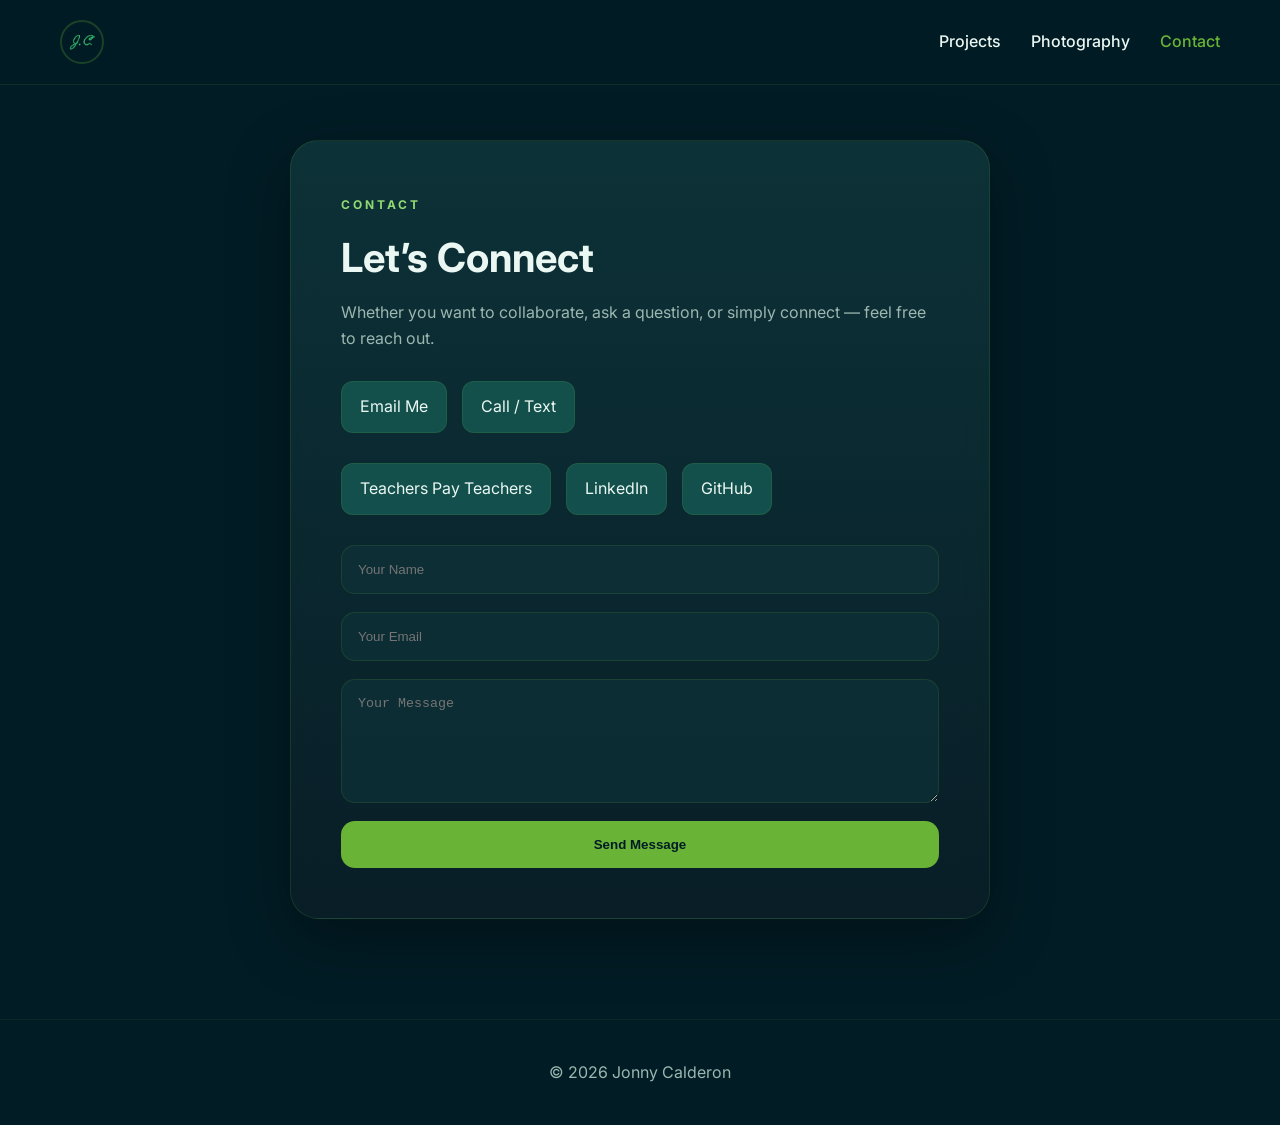
==== commit 616a21d0: "Update contact.html" ====
--- a/contact.html
+++ b/contact.html
@@ -51,15 +51,14 @@
     </p>
 
     <div class="contact-info">
-      <a href="mailto:jonniesta@gmail.com">📧 Email Me</a>
-      <a href="tel:+13172134147">📱 Call / Text</a>
+      <a href="mailto:jonniesta@gmail.com"> Email Me</a>
+      <a href="tel:+13172134147"> Call / Text</a>
     </div>
 
     <div class="social-links">
-      <a href="https://instagram.com/yourusername" target="_blank">📸 Instagram</a>
-      <a href="https://linkedin.com/in/yourusername" target="_blank">💼 LinkedIn</a>
-      <a href="https://github.com/Jonniesta" target="_blank">💻 GitHub</a>
-      <a href="https://x.com/yourusername" target="_blank">✖️ X</a>
+      <a href="https://www.teacherspayteachers.com/store/jonny-calderon" target="_blank"> Teachers Pay Teachers</a>
+      <a href="https://linkedin.com/in/jonny-calderon" target="_blank"> LinkedIn</a>
+      <a href="https://github.com/Jonniesta" target="_blank"> GitHub</a>
     </div>
 
     <form id="contact-form">
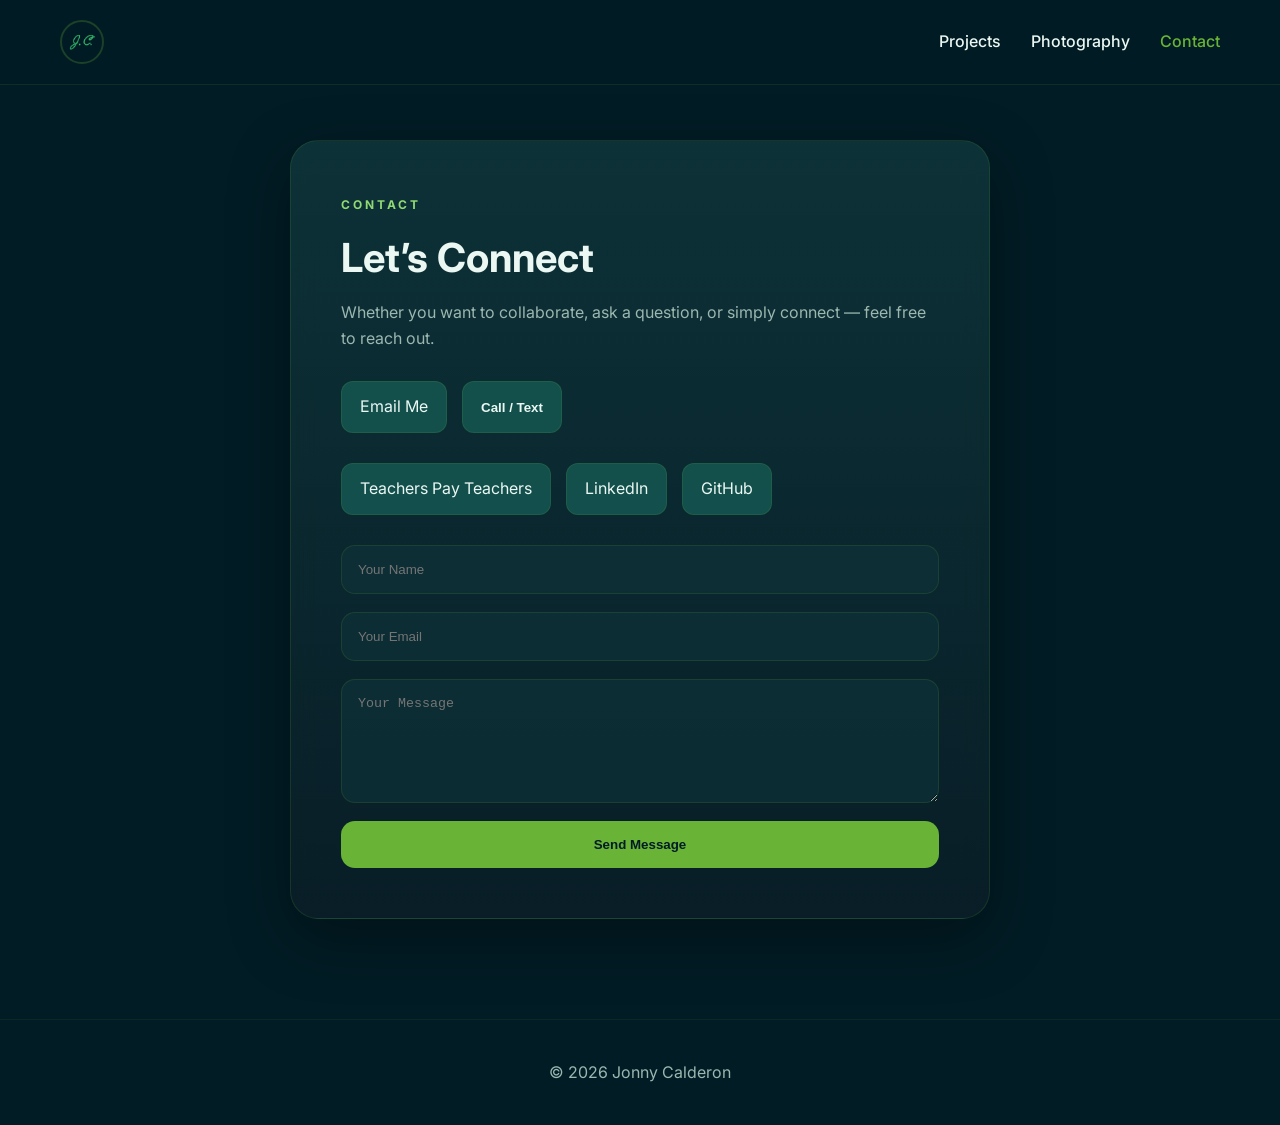
==== commit dc241d3f: "Update contact.html" ====
--- a/contact.html
+++ b/contact.html
@@ -50,10 +50,13 @@
       or simply connect — feel free to reach out.
     </p>
 
-    <div class="contact-info">
-      <a href="mailto:jonniesta@gmail.com"> Email Me</a>
-      <a href="tel:+13172134147"> Call / Text</a>
-    </div>
+<div class="contact-info">
+  <a href="mailto:jonniesta@gmail.com">Email Me</a>
+
+  <button type="button" class="contact-popup-btn" id="phone-popup-btn">
+    Call / Text
+  </button>
+</div>
 
     <div class="social-links">
       <a href="https://www.teacherspayteachers.com/store/jonny-calderon" target="_blank"> Teachers Pay Teachers</a>
@@ -100,7 +103,23 @@
   </div>
 
 </section>
+<div class="phone-popup" id="phone-popup">
+  <div class="phone-popup-box">
+    <button class="phone-popup-close" id="phone-popup-close">
+      &times;
+    </button>
 
+    <h3>Call or Text Me</h3>
+
+    <p>
+      You can reach me at:
+    </p>
+
+    <a href="tel:+13172134147" class="phone-number">
+      (317) 213-4147
+    </a>
+  </div>
+</div>
 <footer>
   © 2026 Jonny Calderon
 </footer>
--- a/styles.css
+++ b/styles.css
@@ -933,7 +933,62 @@
   }
 }
 
-/* REVEAL */
+/* REVEAL */ 
+.contact-popup-btn {
+  color: var(--text);
+  background: rgba(22,90,84,0.8);
+  padding: 12px 18px;
+  border-radius: 12px;
+  border: 1px solid rgba(105,180,55,0.15);
+  cursor: pointer;
+}
+
+.phone-popup {
+  display: none;
+  position: fixed;
+  inset: 0;
+  background: rgba(2,28,37,0.85);
+  backdrop-filter: blur(8px);
+  z-index: 9999;
+  justify-content: center;
+  align-items: center;
+  padding: 20px;
+}
+
+.phone-popup.show {
+  display: flex;
+}
+
+.phone-popup-box {
+  position: relative;
+  width: min(90%, 420px);
+  background: linear-gradient(180deg, rgba(13,51,56,0.98), rgba(9,30,39,0.98));
+  border: 1px solid rgba(145,218,115,0.25);
+  border-radius: 24px;
+  padding: 35px;
+  text-align: center;
+}
+
+.phone-popup-close {
+  position: absolute;
+  top: 12px;
+  right: 16px;
+  background: transparent;
+  color: var(--text);
+  font-size: 2rem;
+  padding: 0;
+}
+
+.phone-number {
+  display: inline-block;
+  margin-top: 15px;
+  color: #021C25;
+  background: var(--green);
+  padding: 12px 18px;
+  border-radius: 12px;
+  text-decoration: none;
+  font-weight: 700;
+}
 
 .reveal {
   opacity: 0;
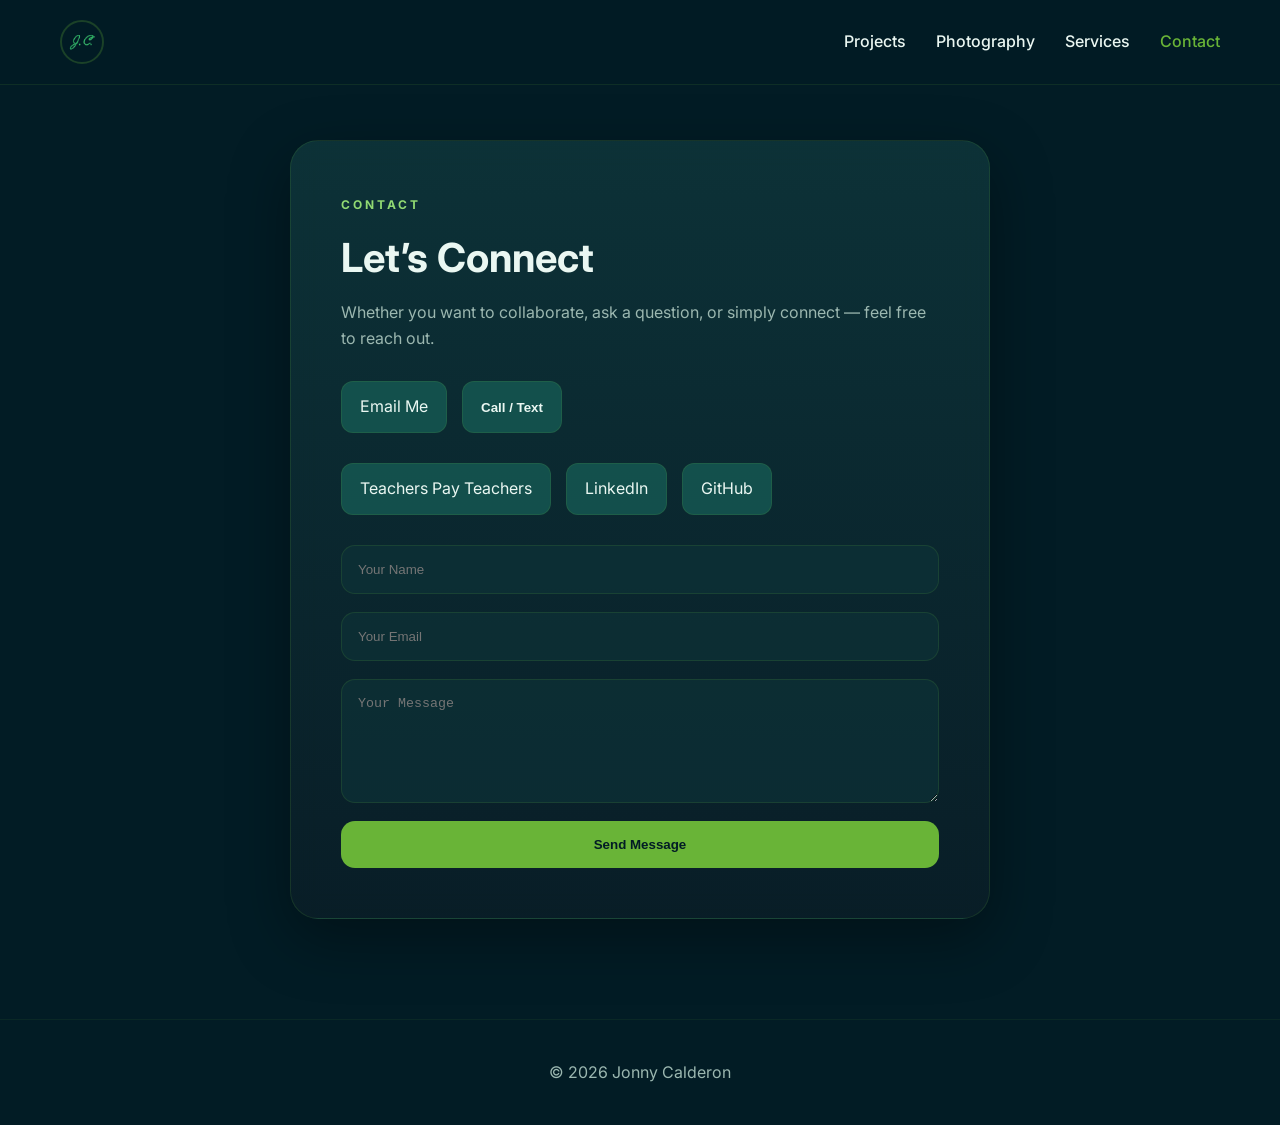
==== commit f5faec85: "Update contact.html" ====
--- a/contact.html
+++ b/contact.html
@@ -33,6 +33,7 @@
   <ul id="nav-menu">
     <li><a href="projects.html">Projects</a></li>
     <li><a href="photography.html">Photography</a></li>
+    <li><a href="services.html">Services</a></li>
     <li><a href="contact.html" class="active">Contact</a></li>
   </ul>
 </nav>
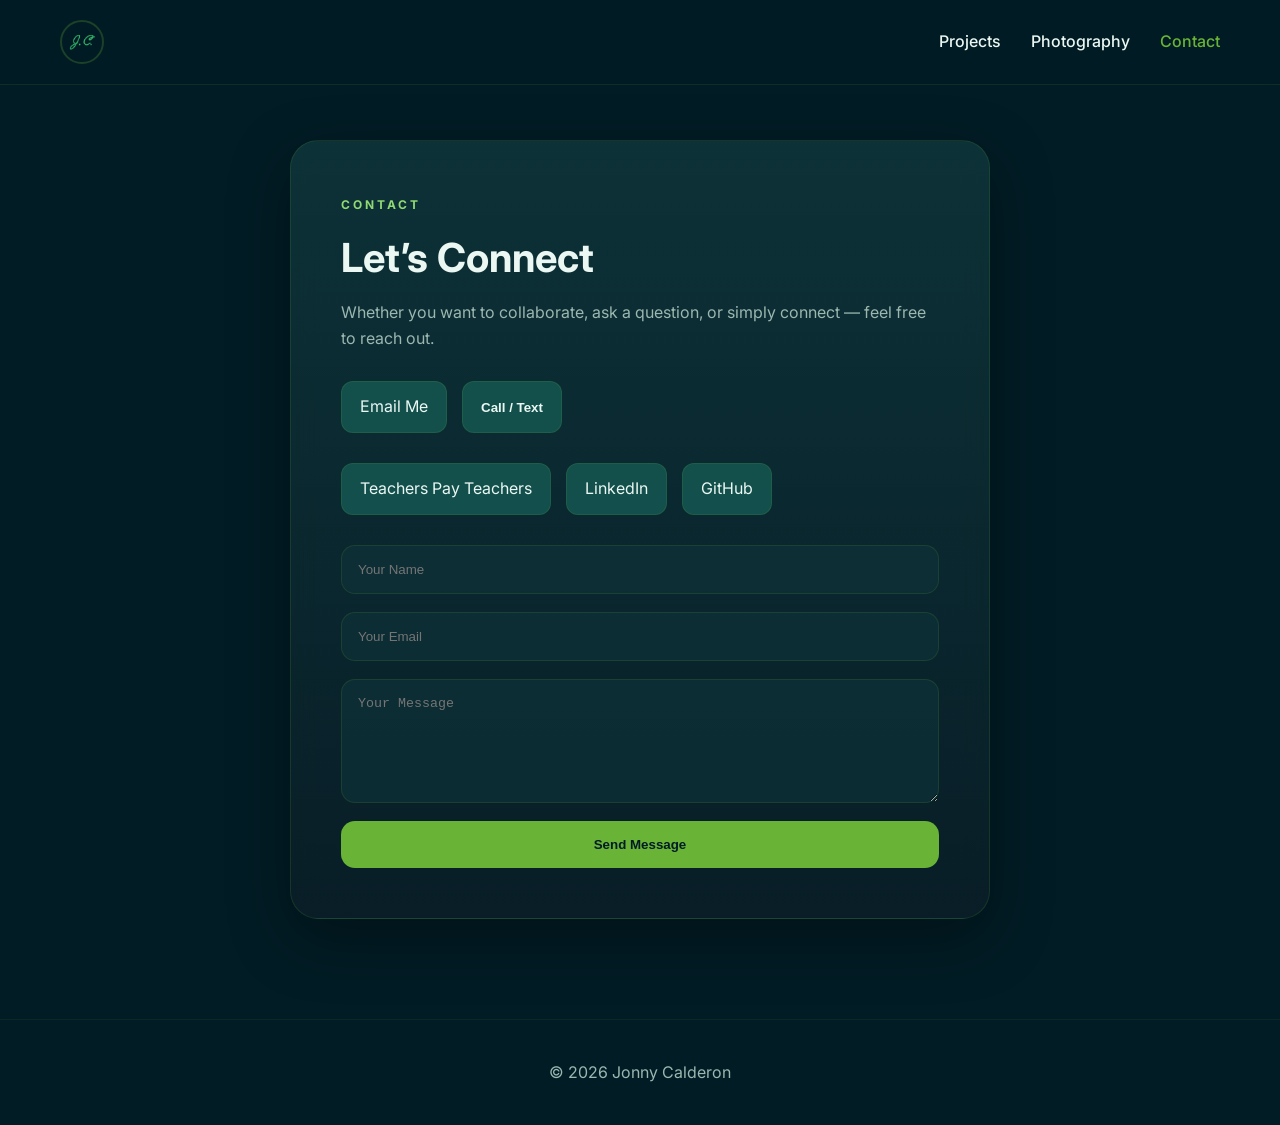
==== commit e770ec50: "Remove Services link from navigation menu" ====
--- a/contact.html
+++ b/contact.html
@@ -33,7 +33,6 @@
   <ul id="nav-menu">
     <li><a href="projects.html">Projects</a></li>
     <li><a href="photography.html">Photography</a></li>
-    <li><a href="services.html">Services</a></li>
     <li><a href="contact.html" class="active">Contact</a></li>
   </ul>
 </nav>
--- a/styles.css
+++ b/styles.css
@@ -1116,8 +1116,71 @@
   }
 
   .woohoo-cat img {
-    width: 140px;
-    height: 140px;
-  }
-
-}
+    width: 160px;
+    height: 160px;
+  }
+
+}
+.services-section {
+  width: 90%;
+  max-width: 1300px;
+
+  margin: 0 auto;
+
+  padding: 160px 0 100px;
+}
+
+.services-grid {
+  display: grid;
+
+  grid-template-columns:
+    repeat(auto-fit, minmax(320px, 1fr));
+
+  gap: 30px;
+}
+
+.service-card {
+  background:
+    linear-gradient(
+      180deg,
+      rgba(13,51,56,0.95),
+      rgba(9,30,39,0.95)
+    );
+
+  border-radius: 22px;
+
+  padding: 30px;
+
+  border:
+    1px solid rgba(105,180,55,0.15);
+
+  transition: 0.35s ease;
+}
+
+.service-card:hover {
+  transform: translateY(-6px);
+
+  border-color:
+    rgba(145,218,115,0.4);
+
+  box-shadow:
+    0 18px 40px rgba(0,0,0,0.3);
+}
+
+.service-card h3 {
+  margin-bottom: 12px;
+
+  font-size: 1.4rem;
+}
+
+.service-card p {
+  color: var(--muted);
+
+  margin-bottom: 22px;
+}
+
+.service-buttons {
+  display: flex;
+  gap: 12px;
+  flex-wrap: wrap;
+}
